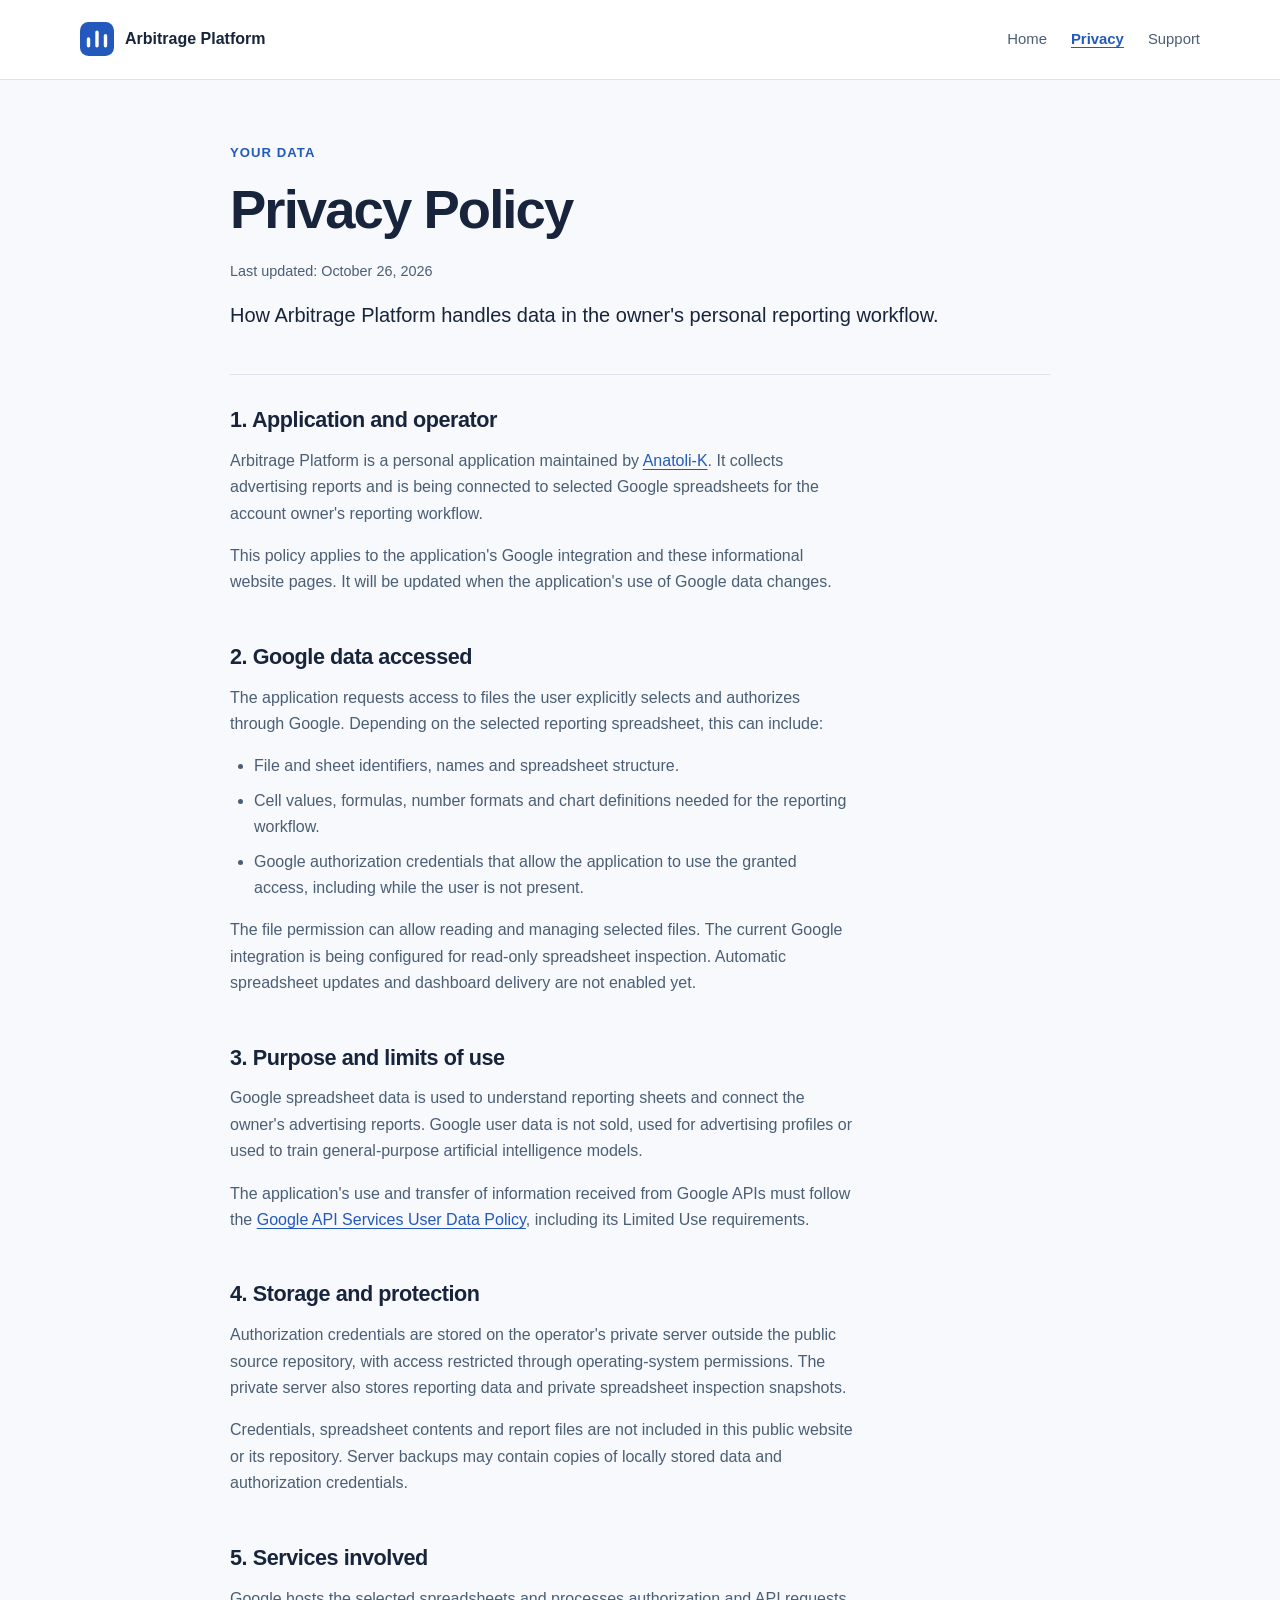
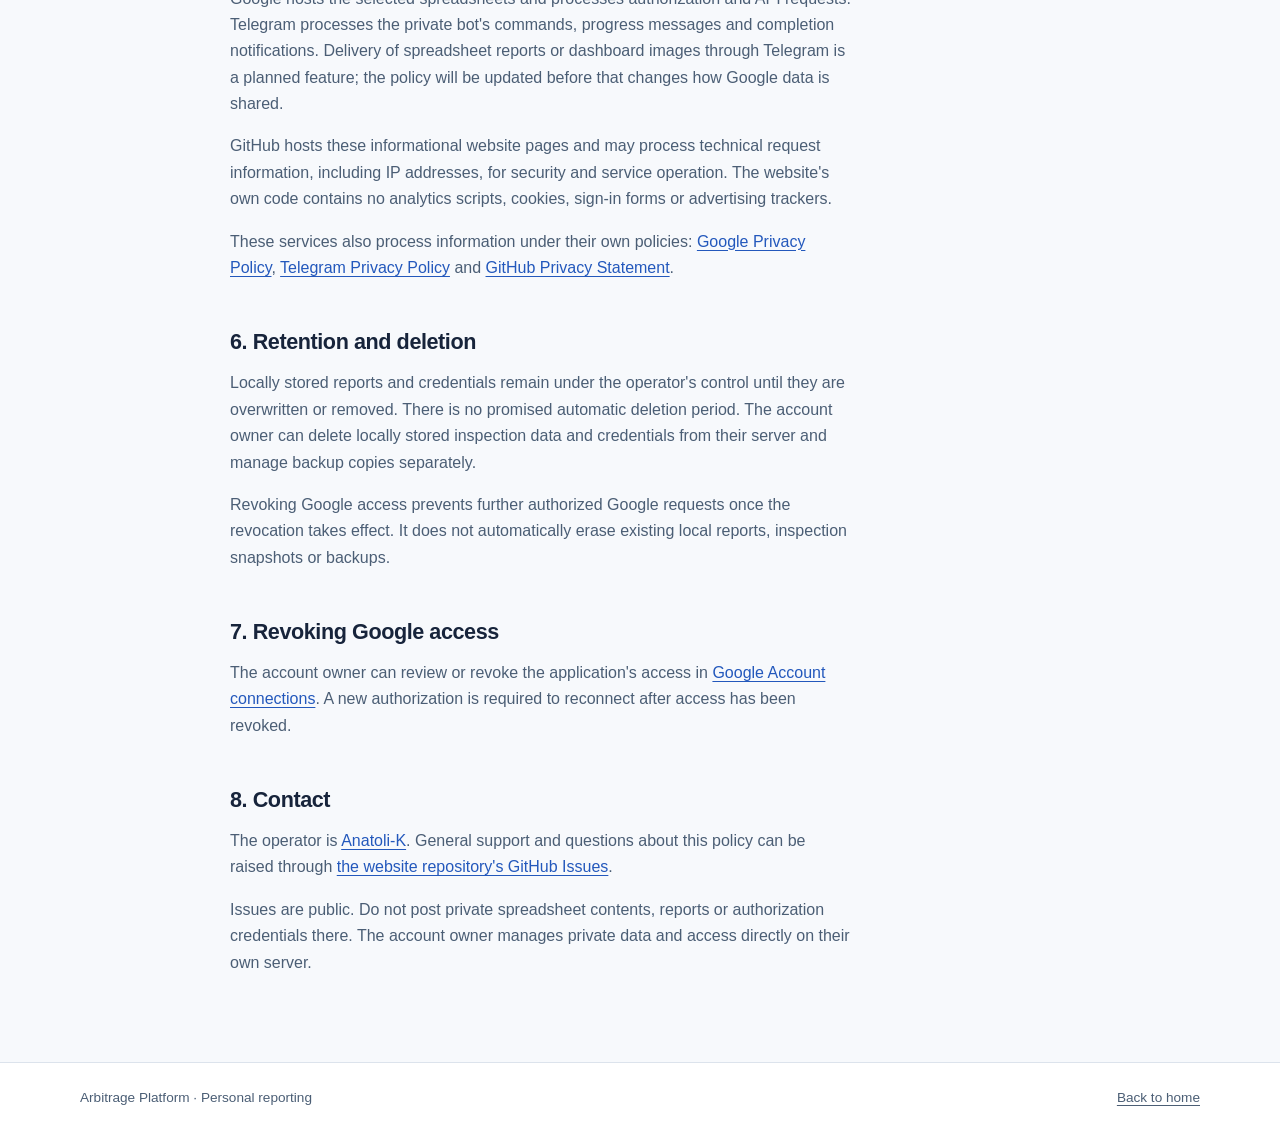
==== privacy.html @ a36eead8 "feat(site): publish application homepage and privacy policy" ====
<!doctype html>
<html lang="en">
<head>
  <meta charset="utf-8">
  <meta name="viewport" content="width=device-width, initial-scale=1">
  <meta name="description" content="How Arbitrage Platform accesses, uses and stores selected Google spreadsheet data, and how the account owner can revoke access.">
  <meta name="referrer" content="strict-origin-when-cross-origin">
  <meta http-equiv="Content-Security-Policy" content="default-src 'none'; style-src 'self'; img-src 'self'; base-uri 'none'; form-action 'none'">
  <title>Privacy Policy — Arbitrage Platform</title>
  <link rel="icon" href="favicon.svg" type="image/svg+xml">
  <link rel="stylesheet" href="styles.css">
</head>
<body>
  <a class="skip-link" href="#main">Skip to main content</a>
  <header class="site-header">
    <div class="container header-inner">
      <a class="brand" href="./" aria-label="Arbitrage Platform home">
        <img src="favicon.svg" width="34" height="34" alt="">
        <span>Arbitrage Platform</span>
      </a>
      <nav aria-label="Main navigation">
        <a href="./">Home</a>
        <a href="privacy.html" aria-current="page">Privacy</a>
        <a href="https://github.com/Anatoli-K/arbitrage-platform-site/issues">Support</a>
      </nav>
    </div>
  </header>

  <main id="main" class="policy container" tabindex="-1">
    <div class="policy-heading">
      <p class="section-label">Your data</p>
      <h1>Privacy Policy</h1>
      <p class="policy-date">Last updated: October 26, 2026</p>
      <p class="lead">How Arbitrage Platform handles data in the owner's personal reporting workflow.</p>
    </div>

    <article class="prose" aria-label="Privacy policy details">
      <section aria-labelledby="operator">
        <h2 id="operator">1. Application and operator</h2>
        <p>Arbitrage Platform is a personal application maintained by <a href="https://github.com/Anatoli-K">Anatoli-K</a>. It collects advertising reports and is being connected to selected Google spreadsheets for the account owner's reporting workflow.</p>
        <p>This policy applies to the application's Google integration and these informational website pages. It will be updated when the application's use of Google data changes.</p>
      </section>

      <section aria-labelledby="access">
        <h2 id="access">2. Google data accessed</h2>
        <p>The application requests access to files the user explicitly selects and authorizes through Google. Depending on the selected reporting spreadsheet, this can include:</p>
        <ul>
          <li>File and sheet identifiers, names and spreadsheet structure.</li>
          <li>Cell values, formulas, number formats and chart definitions needed for the reporting workflow.</li>
          <li>Google authorization credentials that allow the application to use the granted access, including while the user is not present.</li>
        </ul>
        <p>The file permission can allow reading and managing selected files. The current Google integration is being configured for read-only spreadsheet inspection. Automatic spreadsheet updates and dashboard delivery are not enabled yet.</p>
      </section>

      <section aria-labelledby="purpose">
        <h2 id="purpose">3. Purpose and limits of use</h2>
        <p>Google spreadsheet data is used to understand reporting sheets and connect the owner's advertising reports. Google user data is not sold, used for advertising profiles or used to train general-purpose artificial intelligence models.</p>
        <p>The application's use and transfer of information received from Google APIs must follow the <a href="https://developers.google.com/terms/api-services-user-data-policy">Google API Services User Data Policy</a>, including its Limited Use requirements.</p>
      </section>

      <section aria-labelledby="storage">
        <h2 id="storage">4. Storage and protection</h2>
        <p>Authorization credentials are stored on the operator's private server outside the public source repository, with access restricted through operating-system permissions. The private server also stores reporting data and private spreadsheet inspection snapshots.</p>
        <p>Credentials, spreadsheet contents and report files are not included in this public website or its repository. Server backups may contain copies of locally stored data and authorization credentials.</p>
      </section>

      <section aria-labelledby="sharing">
        <h2 id="sharing">5. Services involved</h2>
        <p>Google hosts the selected spreadsheets and processes authorization and API requests. Telegram processes the private bot's commands, progress messages and completion notifications. Delivery of spreadsheet reports or dashboard images through Telegram is a planned feature; the policy will be updated before that changes how Google data is shared.</p>
        <p>GitHub hosts these informational website pages and may process technical request information, including IP addresses, for security and service operation. The website's own code contains no analytics scripts, cookies, sign-in forms or advertising trackers.</p>
        <p>These services also process information under their own policies: <a href="https://policies.google.com/privacy">Google Privacy Policy</a>, <a href="https://telegram.org/privacy">Telegram Privacy Policy</a> and <a href="https://docs.github.com/en/site-policy/privacy-policies/github-general-privacy-statement">GitHub Privacy Statement</a>.</p>
      </section>

      <section aria-labelledby="retention">
        <h2 id="retention">6. Retention and deletion</h2>
        <p>Locally stored reports and credentials remain under the operator's control until they are overwritten or removed. There is no promised automatic deletion period. The account owner can delete locally stored inspection data and credentials from their server and manage backup copies separately.</p>
        <p>Revoking Google access prevents further authorized Google requests once the revocation takes effect. It does not automatically erase existing local reports, inspection snapshots or backups.</p>
      </section>

      <section aria-labelledby="revoke">
        <h2 id="revoke">7. Revoking Google access</h2>
        <p>The account owner can review or revoke the application's access in <a href="https://myaccount.google.com/connections">Google Account connections</a>. A new authorization is required to reconnect after access has been revoked.</p>
      </section>

      <section aria-labelledby="contact">
        <h2 id="contact">8. Contact</h2>
        <p>The operator is <a href="https://github.com/Anatoli-K">Anatoli-K</a>. General support and questions about this policy can be raised through <a href="https://github.com/Anatoli-K/arbitrage-platform-site/issues">the website repository's GitHub Issues</a>.</p>
        <p>Issues are public. Do not post private spreadsheet contents, reports or authorization credentials there. The account owner manages private data and access directly on their own server.</p>
      </section>
    </article>
  </main>

  <footer class="site-footer">
    <div class="container footer-inner">
      <span>Arbitrage Platform · Personal reporting</span>
      <a href="./">Back to home</a>
    </div>
  </footer>
</body>
</html>
---- styles.css ----
:root {
  color-scheme: light;
  --ink: #17243b;
  --muted: #4b5e75;
  --accent: #2358bc;
  --border: #dce3ec;
  --background: #f7f9fc;
  --surface: #ffffff;
  font-family: -apple-system, BlinkMacSystemFont, "Segoe UI", sans-serif;
  color: var(--ink);
  background: var(--background);
  line-height: 1.65;
  -webkit-text-size-adjust: 100%;
}

* { box-sizing: border-box; }
body { margin: 0; }
a { color: var(--accent); text-underline-offset: 0.2em; }
a:hover { text-decoration-thickness: 2px; }
img { max-width: 100%; }
h1, h2, p { margin-top: 0; }
h1, h2 { line-height: 1.2; letter-spacing: -0.035em; }
h1 { font-size: clamp(2.6rem, 6vw, 4.25rem); margin-bottom: 1.1rem; }
h2 { font-size: 1.6rem; }
p { margin-bottom: 1rem; }
:focus-visible { outline: 3px solid var(--accent); outline-offset: 5px; }
main:focus { outline: none; }
.container { width: min(1120px, calc(100% - 48px)); margin-inline: auto; }

.skip-link {
  position: absolute;
  top: 12px;
  left: 12px;
  z-index: 10;
  padding: 10px 16px;
  background: var(--ink);
  color: white;
  border-radius: 6px;
  transform: translateY(-200%);
}
.skip-link:focus { transform: translateY(0); }
.site-header { background: var(--surface); border-bottom: 1px solid var(--border); }
.header-inner { display: flex; align-items: center; justify-content: space-between; gap: 24px; padding-block: 22px; }
.brand { display: inline-flex; align-items: center; gap: 11px; color: var(--ink); font-size: 1rem; font-weight: 700; text-decoration: none; }
.brand img { flex: 0 0 34px; }
nav { display: flex; align-items: center; flex-wrap: wrap; gap: 6px 24px; }
nav a { color: var(--muted); font-size: 0.93rem; text-decoration: none; padding-block: 5px; }
nav a[aria-current="page"] { color: var(--accent); text-decoration: underline; font-weight: 650; }
.hero { padding-top: 80px; padding-bottom: 48px; }
.eyebrow { display: flex; align-items: center; gap: 9px; margin-bottom: 24px; color: var(--muted); font-size: 0.9rem; }
.status-dot { display: inline-block; flex: 0 0 7px; width: 7px; height: 7px; background: var(--accent); border-radius: 50%; }
.lead { max-width: 720px; color: var(--ink); font-size: clamp(1.2rem, 2.4vw, 1.65rem); line-height: 1.5; }
.hero-description { max-width: 680px; color: var(--muted); font-size: 1.05rem; }
.hero-links { display: flex; align-items: center; flex-wrap: wrap; gap: 18px 28px; padding-top: 15px; }
.button { display: inline-flex; align-items: center; justify-content: space-between; gap: 18px; padding: 12px 18px; color: white; background: var(--accent); border: 1px solid var(--accent); border-radius: 8px; text-decoration: none; font-size: 0.95rem; font-weight: 600; }
.button:hover { background: #194797; }
.text-link { font-size: 0.95rem; font-weight: 600; }
.text-link span { margin-left: 4px; }
.features { display: grid; grid-template-columns: repeat(3, minmax(0, 1fr)); gap: 20px; padding-block: 18px 66px; }
.feature-card { padding: 28px 26px; border: 1px solid var(--border); border-radius: 12px; background: var(--surface); }
.card-number { display: block; margin-bottom: 24px; color: var(--accent); font-size: 0.85rem; font-weight: 700; letter-spacing: 0.05em; }
.feature-card h2 { font-size: 1.25rem; letter-spacing: -0.02em; margin-bottom: 12px; }
.feature-card p { color: var(--muted); font-size: 0.97rem; margin-bottom: 0; }
.access-section { display: grid; grid-template-columns: 0.9fr 1.3fr; gap: 60px; border-top: 1px solid var(--border); padding-block: 58px 64px; }
.section-label { color: var(--accent); font-size: 0.82rem; font-weight: 700; letter-spacing: 0.08em; text-transform: uppercase; margin-bottom: 14px; }
.access-copy { color: var(--muted); }
.contact-section { border-top: 1px solid var(--border); padding-block: 46px 54px; }
.contact-section > div { max-width: 760px; }
.contact-section p { color: var(--muted); }
.small-text { font-size: 0.9rem; }
.site-footer { border-top: 1px solid var(--border); background: var(--surface); color: var(--muted); font-size: 0.85rem; }
.footer-inner { display: flex; flex-wrap: wrap; justify-content: space-between; gap: 12px 24px; padding-block: 24px; }
.footer-inner a { color: var(--muted); }
.policy { max-width: 820px; padding-block: 62px 70px; }
.policy-heading { padding-bottom: 28px; border-bottom: 1px solid var(--border); }
.policy h1 { font-size: clamp(2.4rem, 5vw, 3.4rem); }
.policy-date { color: var(--muted); font-size: 0.9rem; }
.policy .lead { font-size: 1.25rem; }
.prose { max-width: 70ch; overflow-wrap: anywhere; }
.prose section { padding-top: 32px; }
.prose h2 { font-size: 1.35rem; letter-spacing: -0.02em; margin-bottom: 15px; }
.prose p, .prose li { color: var(--muted); }
.prose ul { padding-left: 24px; }
.prose li + li { margin-top: 8px; }

@media (max-width: 760px) {
  .header-inner { flex-wrap: wrap; gap: 12px 24px; }
  .features { grid-template-columns: 1fr; gap: 14px; padding-bottom: 42px; }
  .feature-card { padding: 24px; }
  .card-number { margin-bottom: 14px; }
  .access-section { grid-template-columns: 1fr; gap: 12px; padding-block: 38px; }
  .hero { padding-top: 48px; }
}

@media (max-width: 420px) {
  .container { width: calc(100% - 36px); }
  .header-inner { padding-block: 18px; }
  .brand { font-size: 0.94rem; }
  nav { gap: 8px 26px; }
  .hero { padding-top: 38px; padding-bottom: 30px; }
  .eyebrow { align-items: baseline; font-size: 0.82rem; }
  .hero-links { align-items: flex-start; flex-direction: column; gap: 18px; }
  .button { gap: 12px; padding-inline: 14px; font-size: 0.88rem; }
  .policy { padding-top: 38px; padding-bottom: 45px; }
  .policy h1 { font-size: 2.3rem; }
}
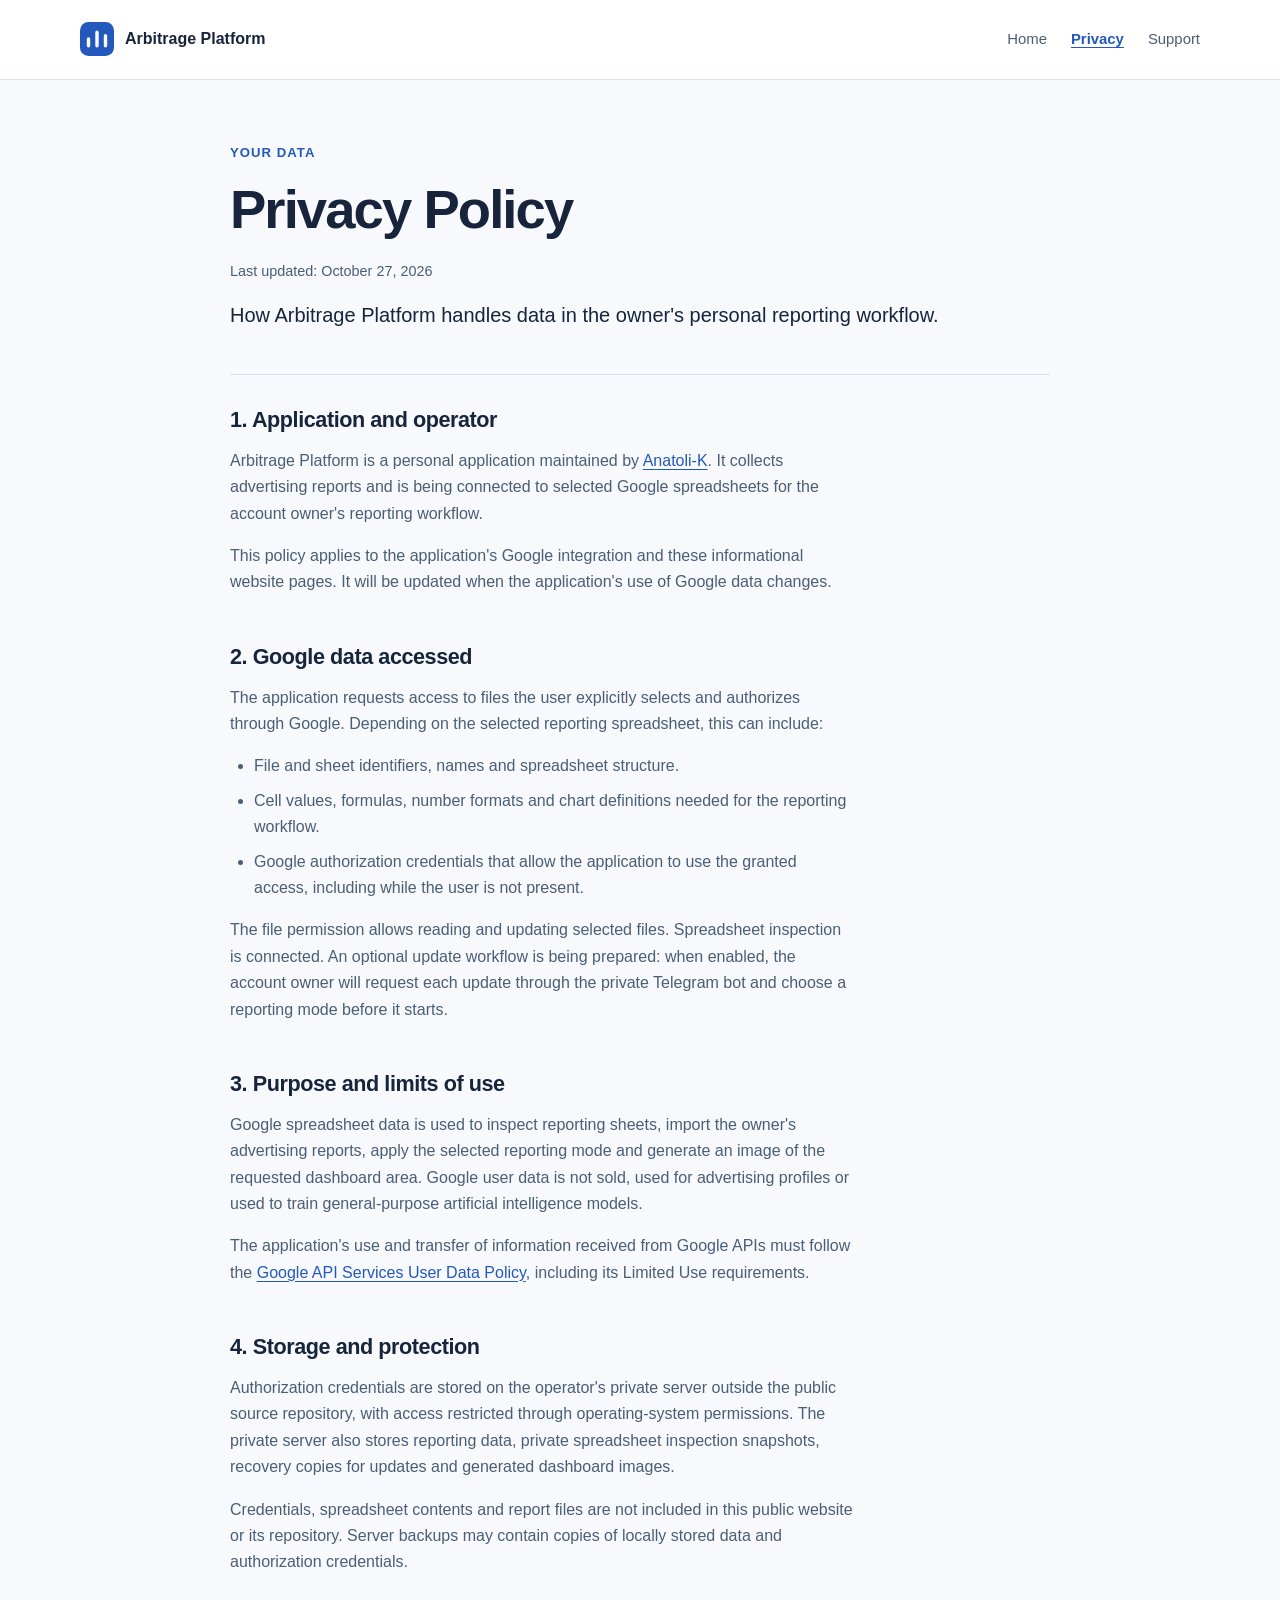
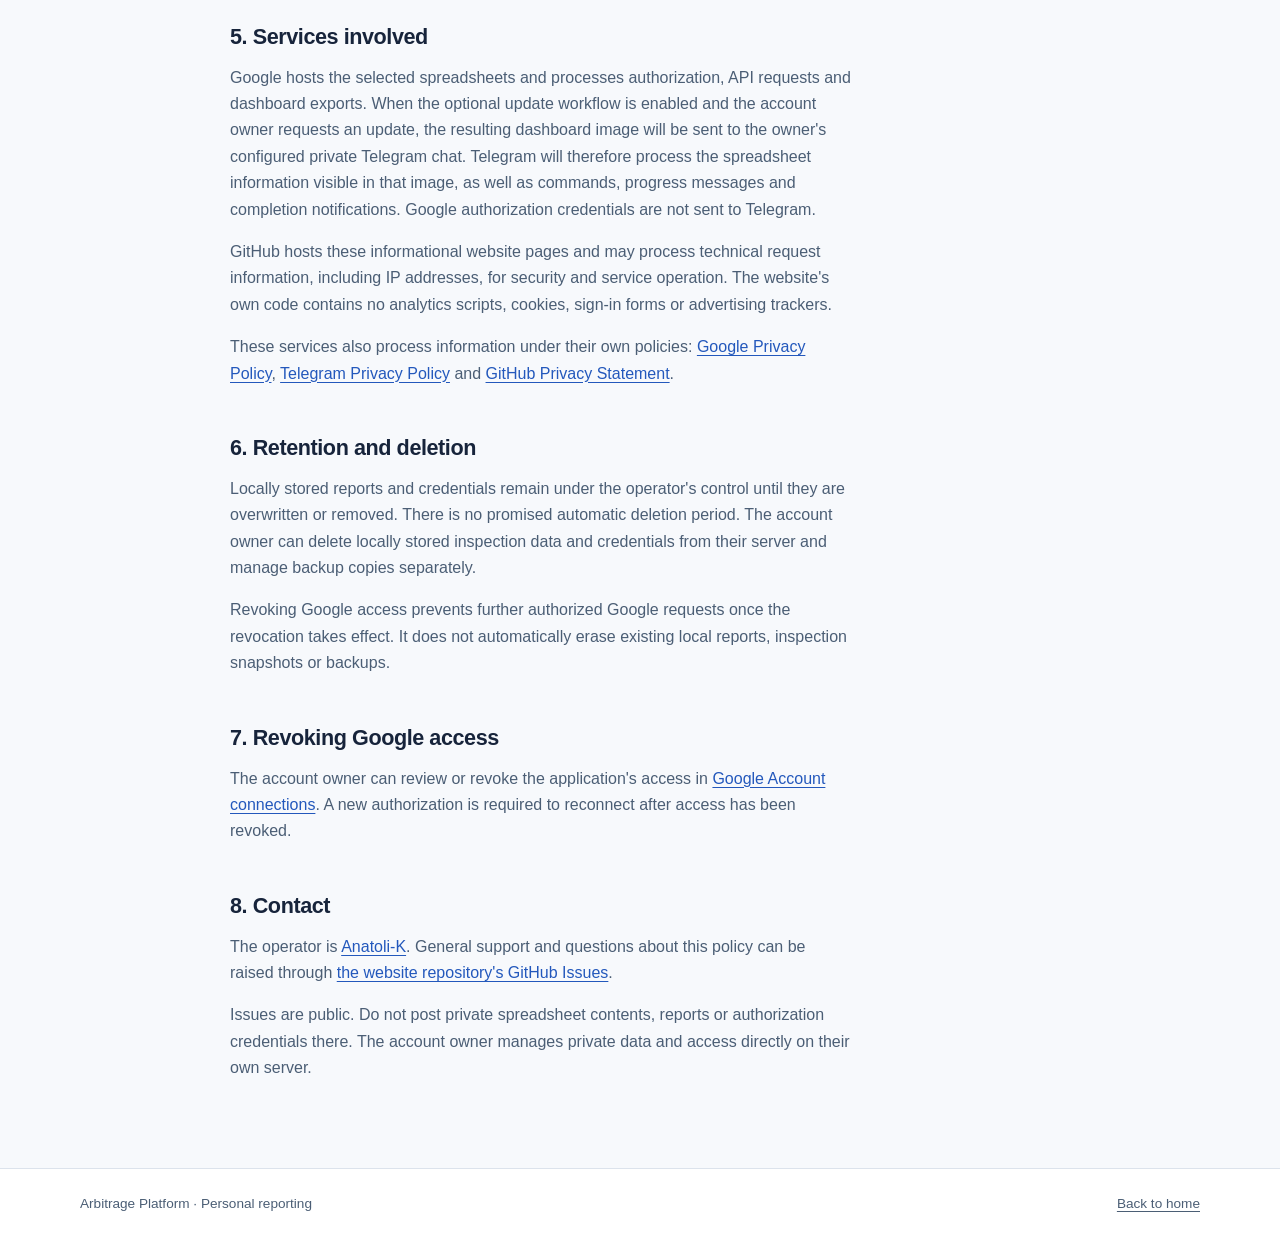
==== commit 42a23198: "docs: disclose optional spreadsheet updates and dashboard delivery" ====
--- a/privacy.html
+++ b/privacy.html
@@ -30,7 +30,7 @@
     <div class="policy-heading">
       <p class="section-label">Your data</p>
       <h1>Privacy Policy</h1>
-      <p class="policy-date">Last updated: October 26, 2026</p>
+      <p class="policy-date">Last updated: October 27, 2026</p>
       <p class="lead">How Arbitrage Platform handles data in the owner's personal reporting workflow.</p>
     </div>
 
@@ -49,24 +49,24 @@
           <li>Cell values, formulas, number formats and chart definitions needed for the reporting workflow.</li>
           <li>Google authorization credentials that allow the application to use the granted access, including while the user is not present.</li>
         </ul>
-        <p>The file permission can allow reading and managing selected files. The current Google integration is being configured for read-only spreadsheet inspection. Automatic spreadsheet updates and dashboard delivery are not enabled yet.</p>
+        <p>The file permission allows reading and updating selected files. Spreadsheet inspection is connected. An optional update workflow is being prepared: when enabled, the account owner will request each update through the private Telegram bot and choose a reporting mode before it starts.</p>
       </section>
 
       <section aria-labelledby="purpose">
         <h2 id="purpose">3. Purpose and limits of use</h2>
-        <p>Google spreadsheet data is used to understand reporting sheets and connect the owner's advertising reports. Google user data is not sold, used for advertising profiles or used to train general-purpose artificial intelligence models.</p>
+        <p>Google spreadsheet data is used to inspect reporting sheets, import the owner's advertising reports, apply the selected reporting mode and generate an image of the requested dashboard area. Google user data is not sold, used for advertising profiles or used to train general-purpose artificial intelligence models.</p>
         <p>The application's use and transfer of information received from Google APIs must follow the <a href="https://developers.google.com/terms/api-services-user-data-policy">Google API Services User Data Policy</a>, including its Limited Use requirements.</p>
       </section>
 
       <section aria-labelledby="storage">
         <h2 id="storage">4. Storage and protection</h2>
-        <p>Authorization credentials are stored on the operator's private server outside the public source repository, with access restricted through operating-system permissions. The private server also stores reporting data and private spreadsheet inspection snapshots.</p>
+        <p>Authorization credentials are stored on the operator's private server outside the public source repository, with access restricted through operating-system permissions. The private server also stores reporting data, private spreadsheet inspection snapshots, recovery copies for updates and generated dashboard images.</p>
         <p>Credentials, spreadsheet contents and report files are not included in this public website or its repository. Server backups may contain copies of locally stored data and authorization credentials.</p>
       </section>
 
       <section aria-labelledby="sharing">
         <h2 id="sharing">5. Services involved</h2>
-        <p>Google hosts the selected spreadsheets and processes authorization and API requests. Telegram processes the private bot's commands, progress messages and completion notifications. Delivery of spreadsheet reports or dashboard images through Telegram is a planned feature; the policy will be updated before that changes how Google data is shared.</p>
+        <p>Google hosts the selected spreadsheets and processes authorization, API requests and dashboard exports. When the optional update workflow is enabled and the account owner requests an update, the resulting dashboard image will be sent to the owner's configured private Telegram chat. Telegram will therefore process the spreadsheet information visible in that image, as well as commands, progress messages and completion notifications. Google authorization credentials are not sent to Telegram.</p>
         <p>GitHub hosts these informational website pages and may process technical request information, including IP addresses, for security and service operation. The website's own code contains no analytics scripts, cookies, sign-in forms or advertising trackers.</p>
         <p>These services also process information under their own policies: <a href="https://policies.google.com/privacy">Google Privacy Policy</a>, <a href="https://telegram.org/privacy">Telegram Privacy Policy</a> and <a href="https://docs.github.com/en/site-policy/privacy-policies/github-general-privacy-statement">GitHub Privacy Statement</a>.</p>
       </section>
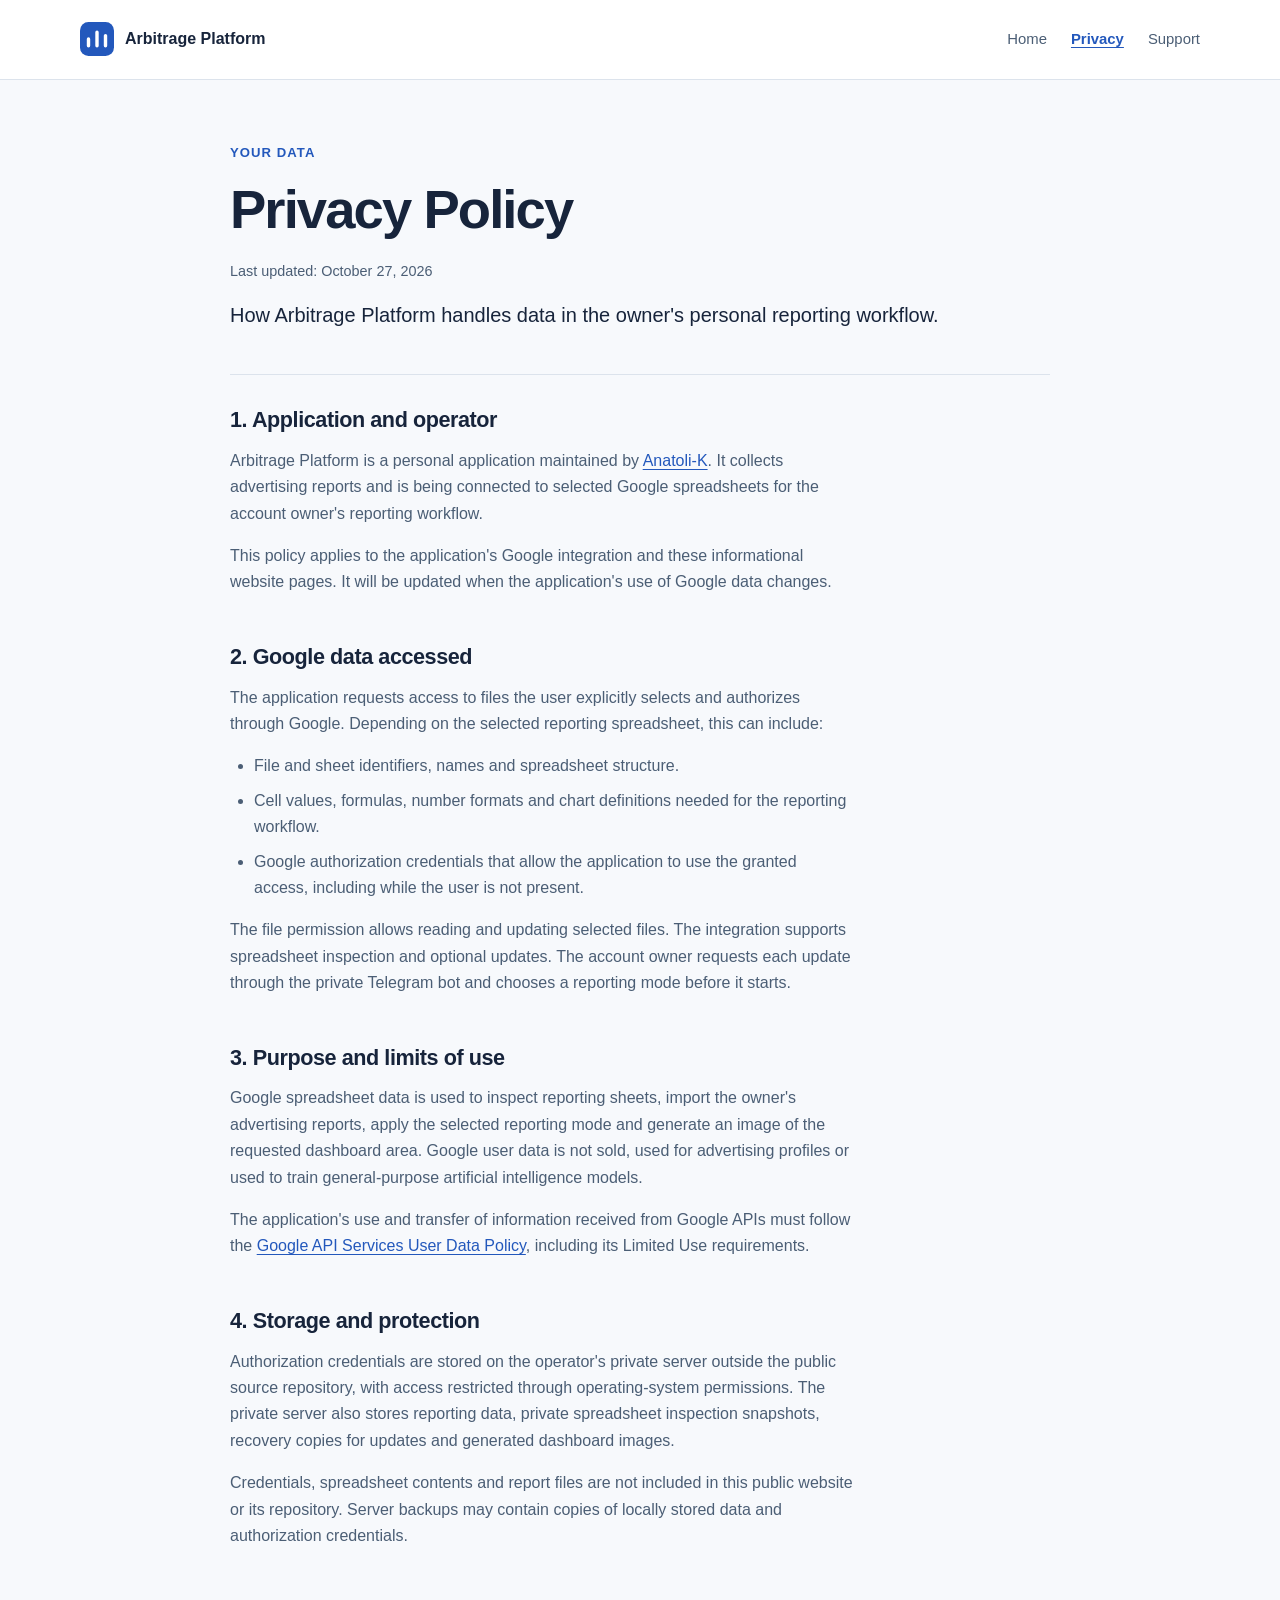
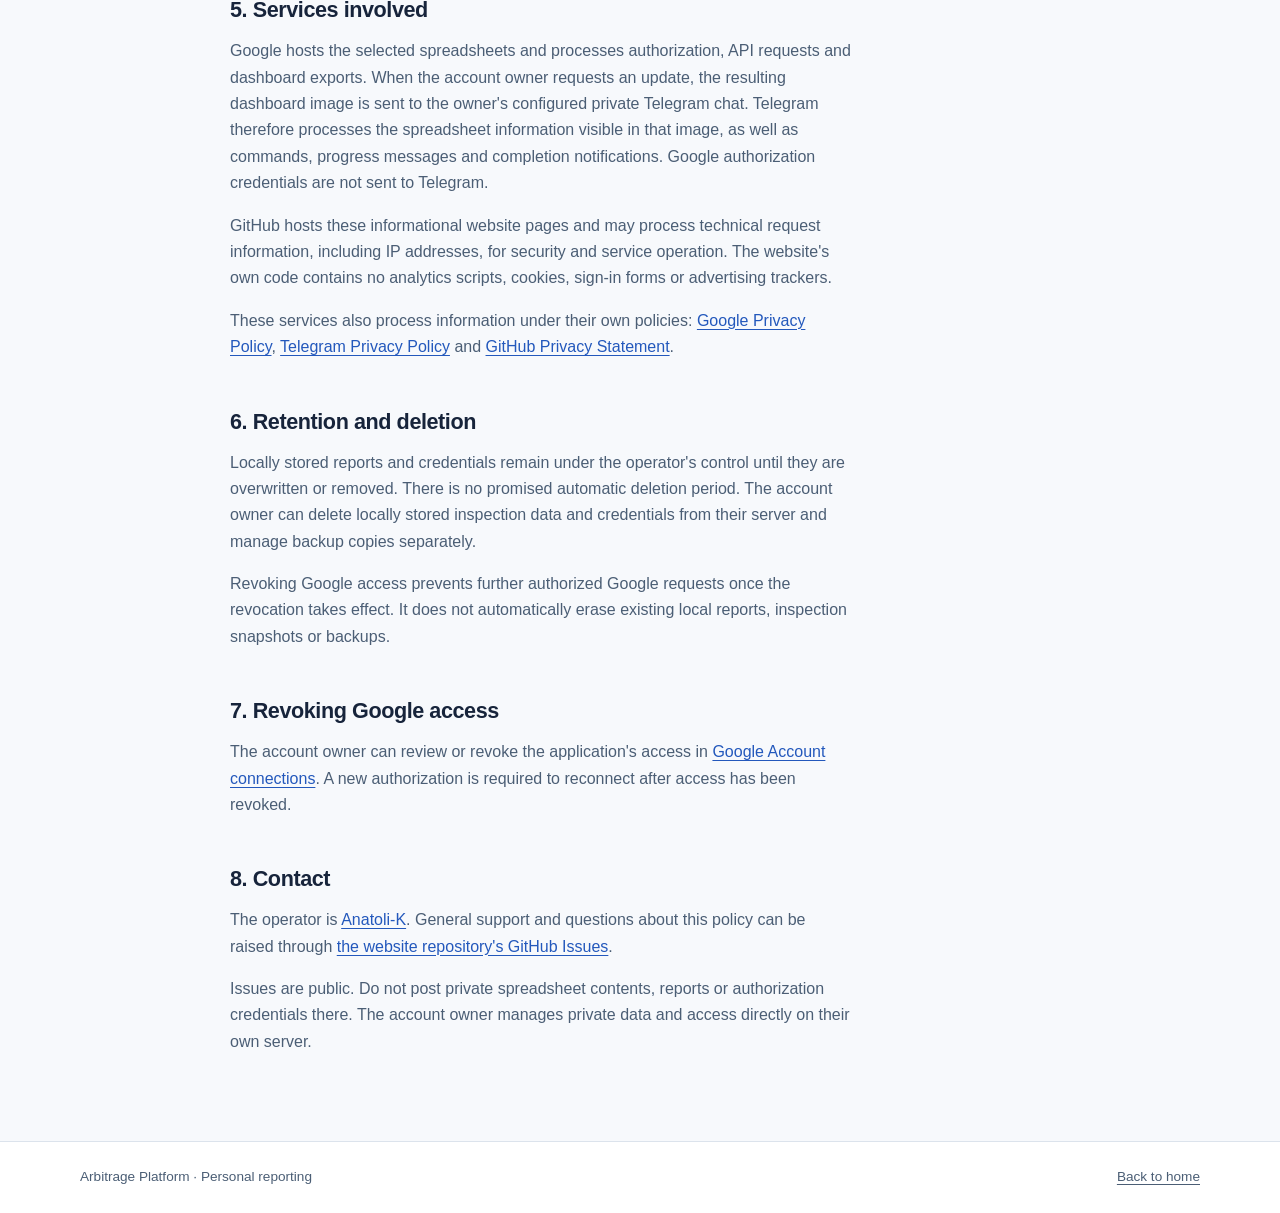
==== commit a1f1d264: "docs: reflect enabled spreadsheet update workflow" ====
--- a/privacy.html
+++ b/privacy.html
@@ -49,7 +49,7 @@
           <li>Cell values, formulas, number formats and chart definitions needed for the reporting workflow.</li>
           <li>Google authorization credentials that allow the application to use the granted access, including while the user is not present.</li>
         </ul>
-        <p>The file permission allows reading and updating selected files. Spreadsheet inspection is connected. An optional update workflow is being prepared: when enabled, the account owner will request each update through the private Telegram bot and choose a reporting mode before it starts.</p>
+        <p>The file permission allows reading and updating selected files. The integration supports spreadsheet inspection and optional updates. The account owner requests each update through the private Telegram bot and chooses a reporting mode before it starts.</p>
       </section>
 
       <section aria-labelledby="purpose">
@@ -66,7 +66,7 @@
 
       <section aria-labelledby="sharing">
         <h2 id="sharing">5. Services involved</h2>
-        <p>Google hosts the selected spreadsheets and processes authorization, API requests and dashboard exports. When the optional update workflow is enabled and the account owner requests an update, the resulting dashboard image will be sent to the owner's configured private Telegram chat. Telegram will therefore process the spreadsheet information visible in that image, as well as commands, progress messages and completion notifications. Google authorization credentials are not sent to Telegram.</p>
+        <p>Google hosts the selected spreadsheets and processes authorization, API requests and dashboard exports. When the account owner requests an update, the resulting dashboard image is sent to the owner's configured private Telegram chat. Telegram therefore processes the spreadsheet information visible in that image, as well as commands, progress messages and completion notifications. Google authorization credentials are not sent to Telegram.</p>
         <p>GitHub hosts these informational website pages and may process technical request information, including IP addresses, for security and service operation. The website's own code contains no analytics scripts, cookies, sign-in forms or advertising trackers.</p>
         <p>These services also process information under their own policies: <a href="https://policies.google.com/privacy">Google Privacy Policy</a>, <a href="https://telegram.org/privacy">Telegram Privacy Policy</a> and <a href="https://docs.github.com/en/site-policy/privacy-policies/github-general-privacy-statement">GitHub Privacy Statement</a>.</p>
       </section>
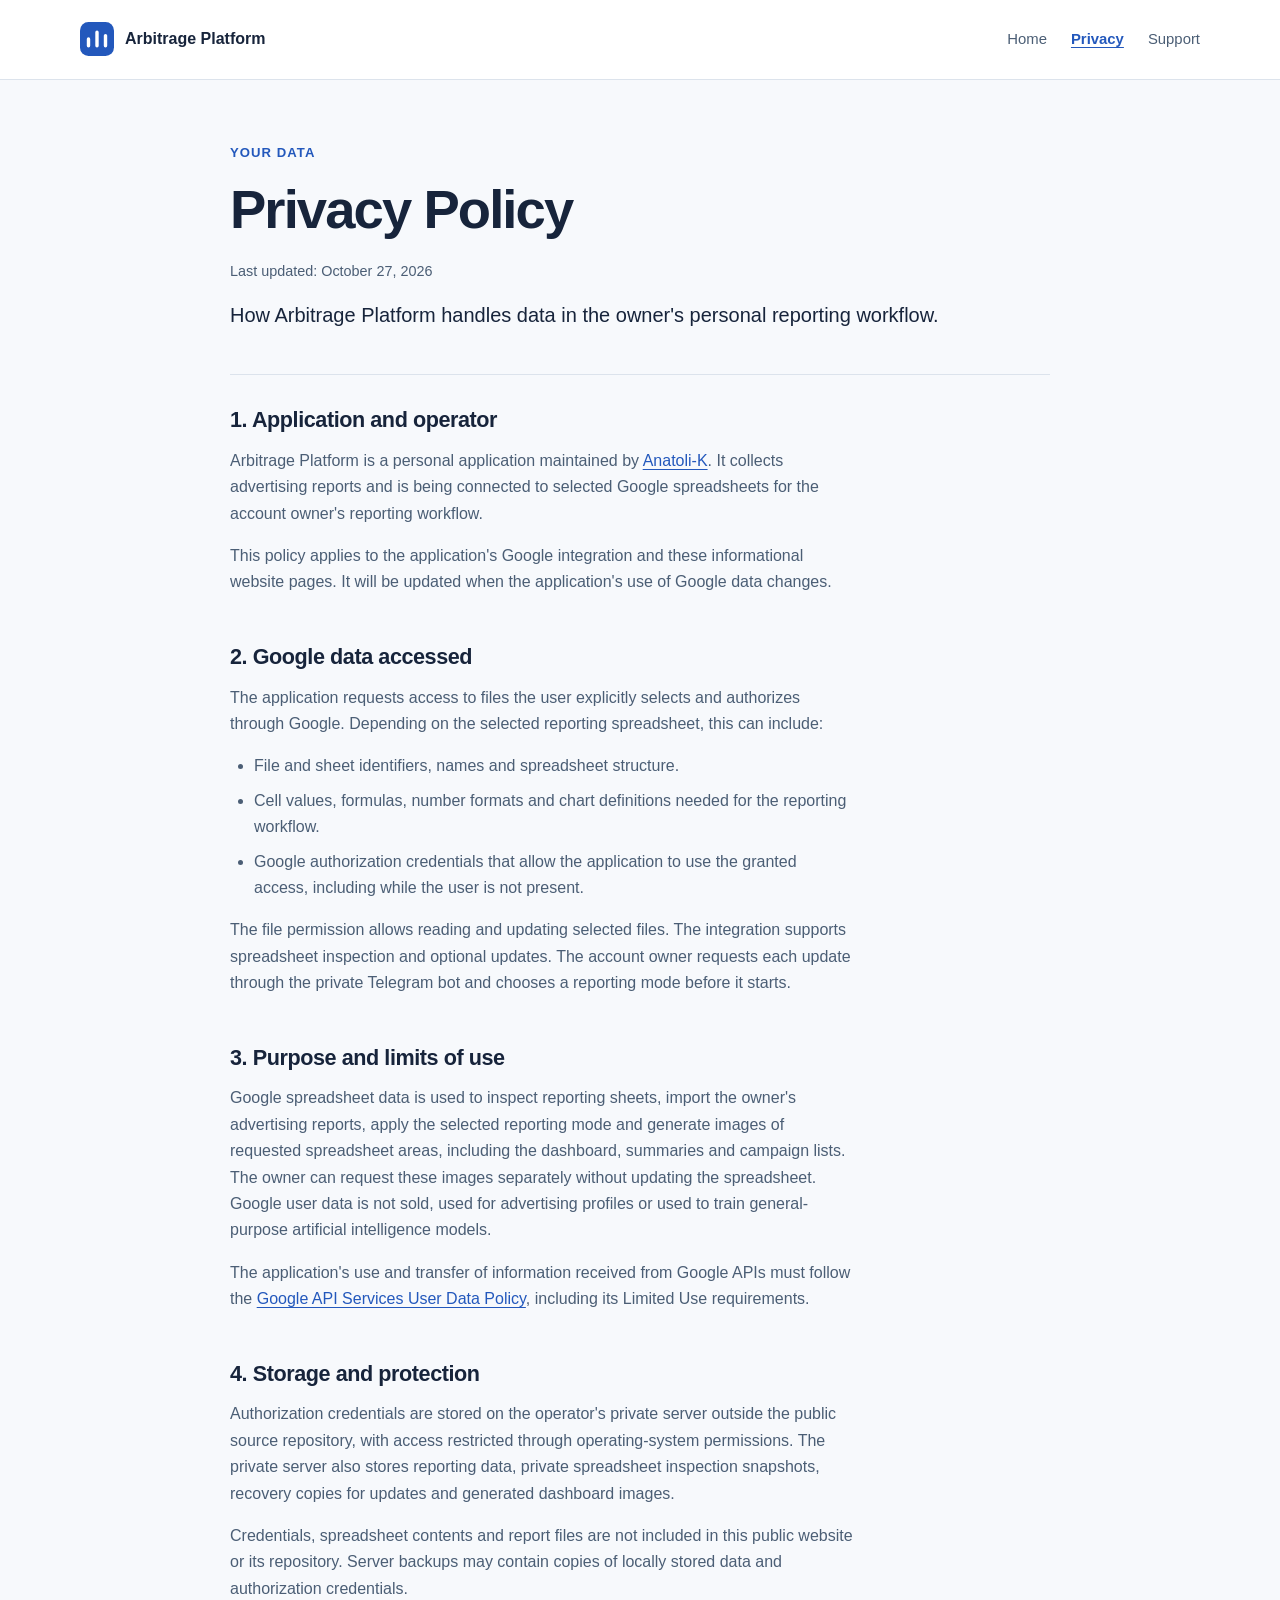
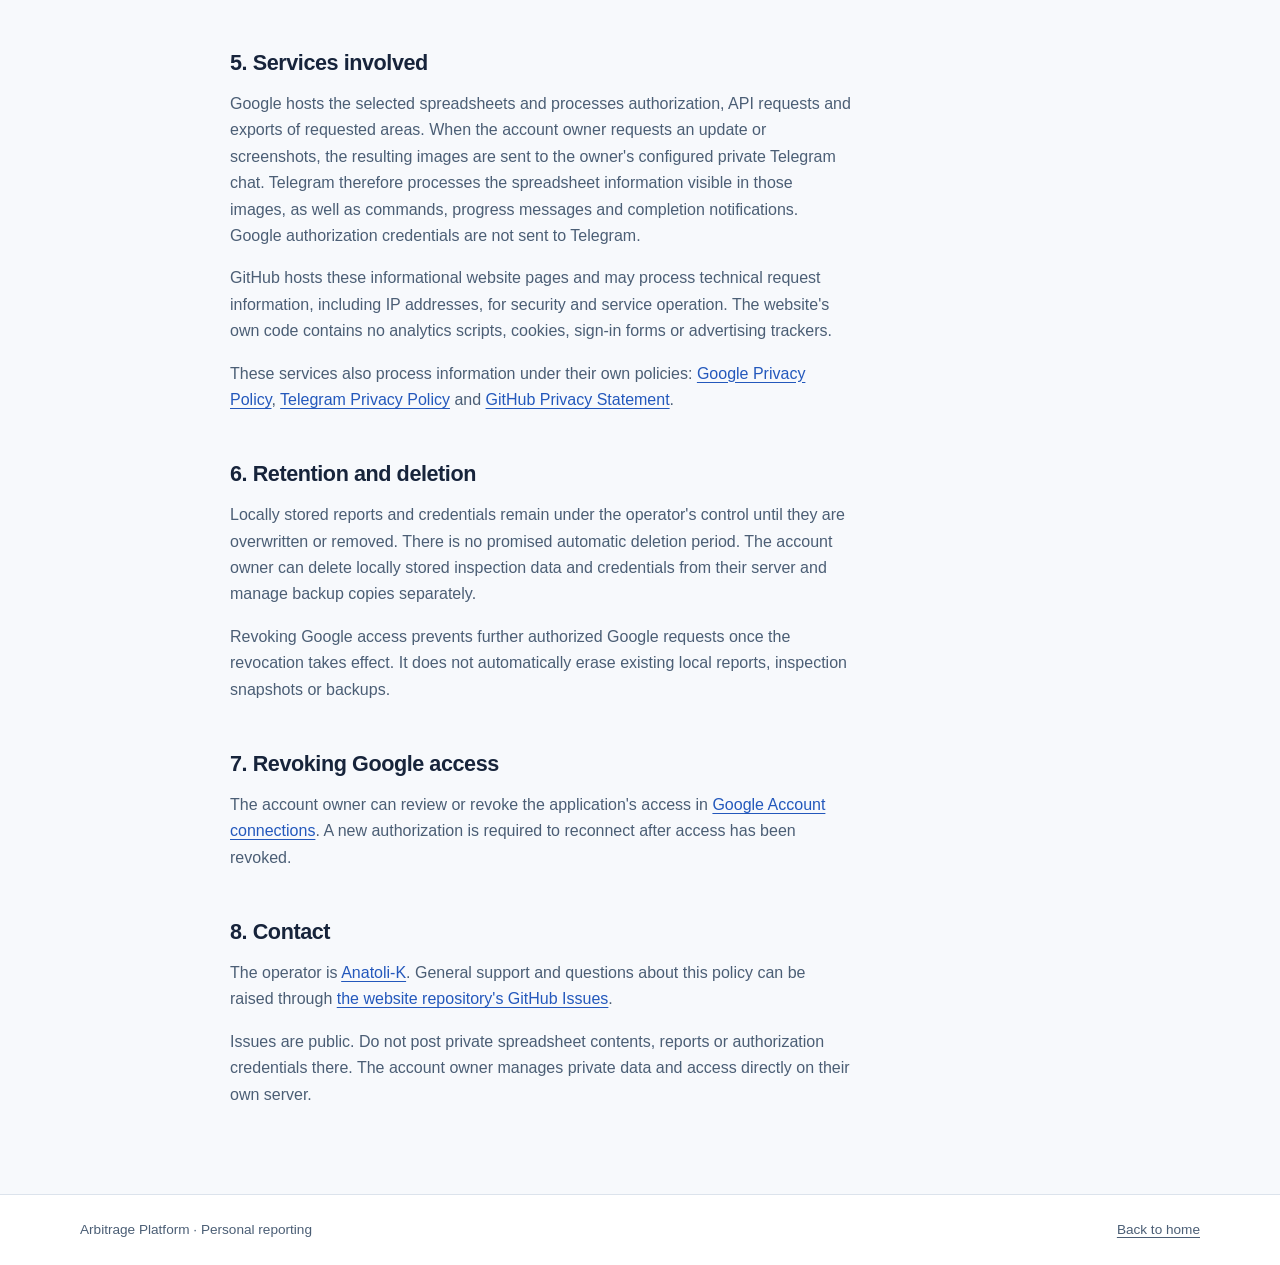
==== commit 99232260: "docs: describe on-demand spreadsheet screenshots" ====
--- a/privacy.html
+++ b/privacy.html
@@ -54,7 +54,7 @@
 
       <section aria-labelledby="purpose">
         <h2 id="purpose">3. Purpose and limits of use</h2>
-        <p>Google spreadsheet data is used to inspect reporting sheets, import the owner's advertising reports, apply the selected reporting mode and generate an image of the requested dashboard area. Google user data is not sold, used for advertising profiles or used to train general-purpose artificial intelligence models.</p>
+        <p>Google spreadsheet data is used to inspect reporting sheets, import the owner's advertising reports, apply the selected reporting mode and generate images of requested spreadsheet areas, including the dashboard, summaries and campaign lists. The owner can request these images separately without updating the spreadsheet. Google user data is not sold, used for advertising profiles or used to train general-purpose artificial intelligence models.</p>
         <p>The application's use and transfer of information received from Google APIs must follow the <a href="https://developers.google.com/terms/api-services-user-data-policy">Google API Services User Data Policy</a>, including its Limited Use requirements.</p>
       </section>
 
@@ -66,7 +66,7 @@
 
       <section aria-labelledby="sharing">
         <h2 id="sharing">5. Services involved</h2>
-        <p>Google hosts the selected spreadsheets and processes authorization, API requests and dashboard exports. When the account owner requests an update, the resulting dashboard image is sent to the owner's configured private Telegram chat. Telegram therefore processes the spreadsheet information visible in that image, as well as commands, progress messages and completion notifications. Google authorization credentials are not sent to Telegram.</p>
+        <p>Google hosts the selected spreadsheets and processes authorization, API requests and exports of requested areas. When the account owner requests an update or screenshots, the resulting images are sent to the owner's configured private Telegram chat. Telegram therefore processes the spreadsheet information visible in those images, as well as commands, progress messages and completion notifications. Google authorization credentials are not sent to Telegram.</p>
         <p>GitHub hosts these informational website pages and may process technical request information, including IP addresses, for security and service operation. The website's own code contains no analytics scripts, cookies, sign-in forms or advertising trackers.</p>
         <p>These services also process information under their own policies: <a href="https://policies.google.com/privacy">Google Privacy Policy</a>, <a href="https://telegram.org/privacy">Telegram Privacy Policy</a> and <a href="https://docs.github.com/en/site-policy/privacy-policies/github-general-privacy-statement">GitHub Privacy Statement</a>.</p>
       </section>
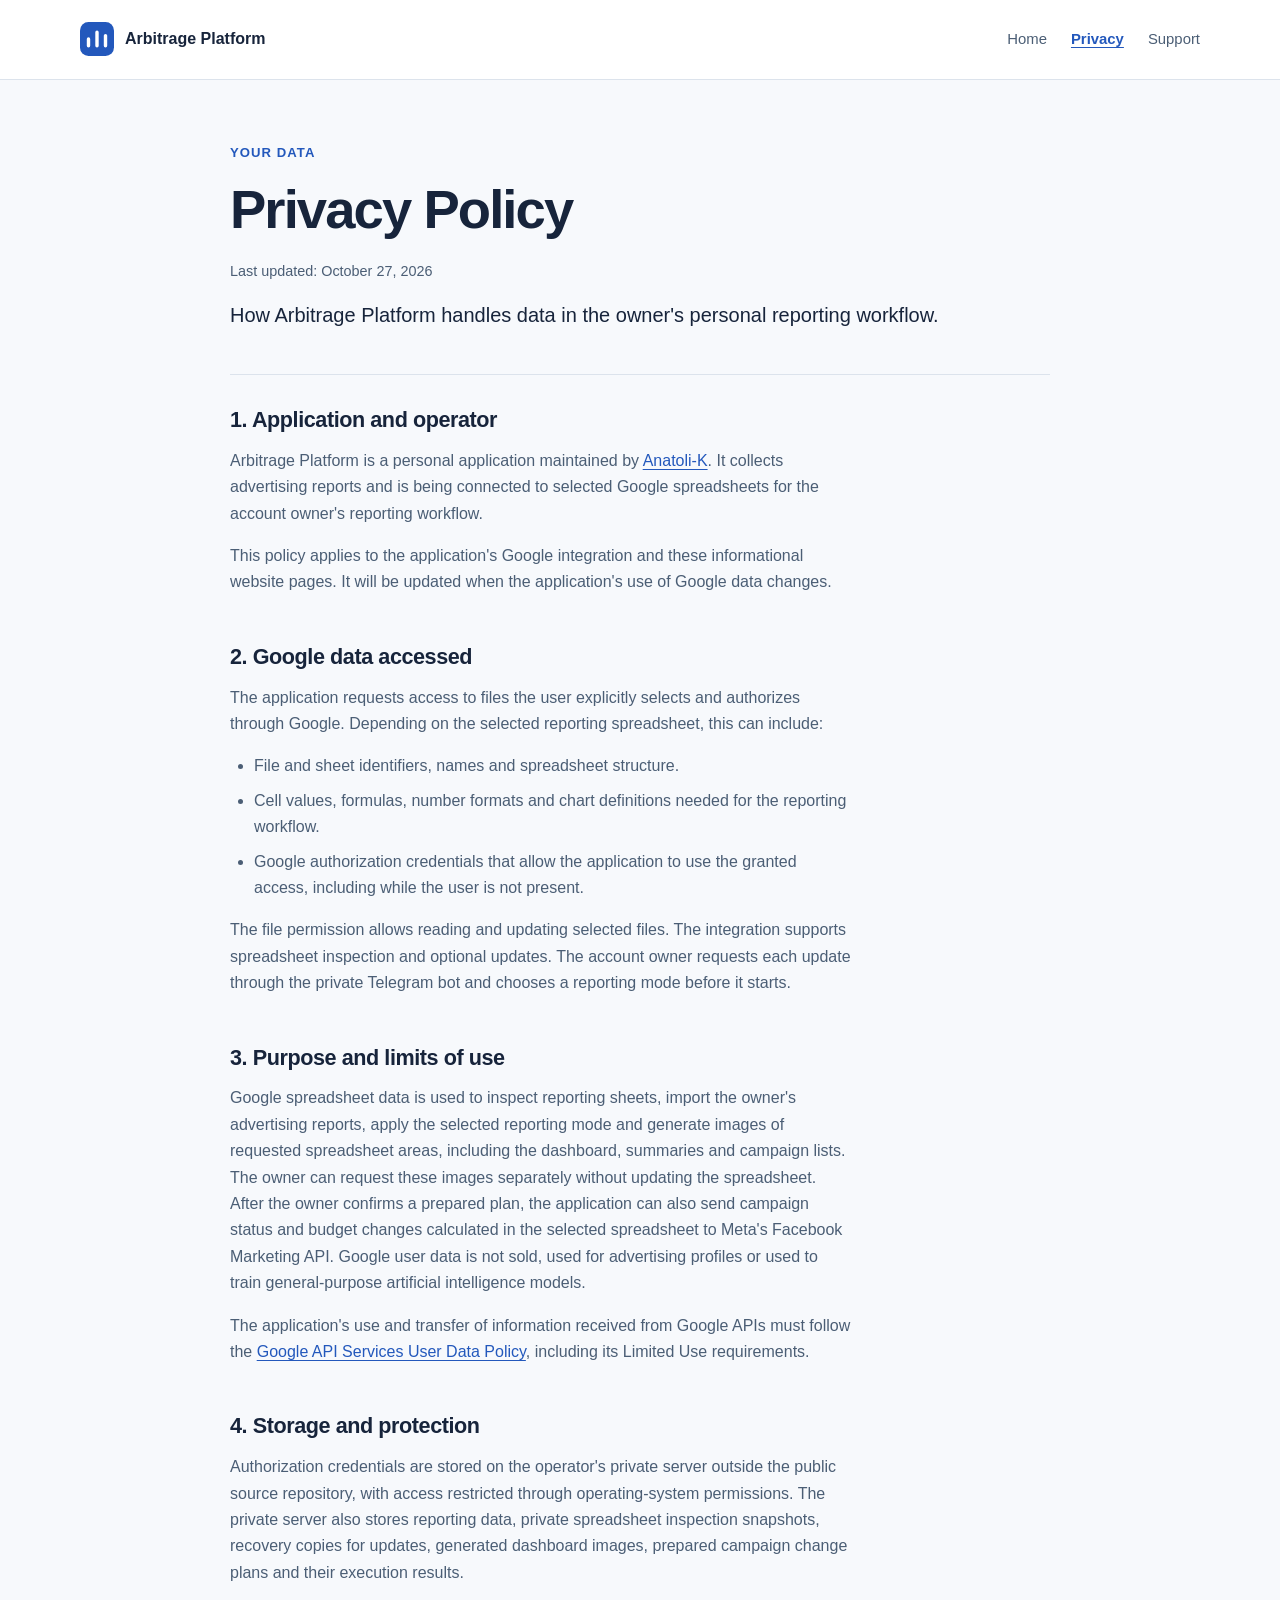
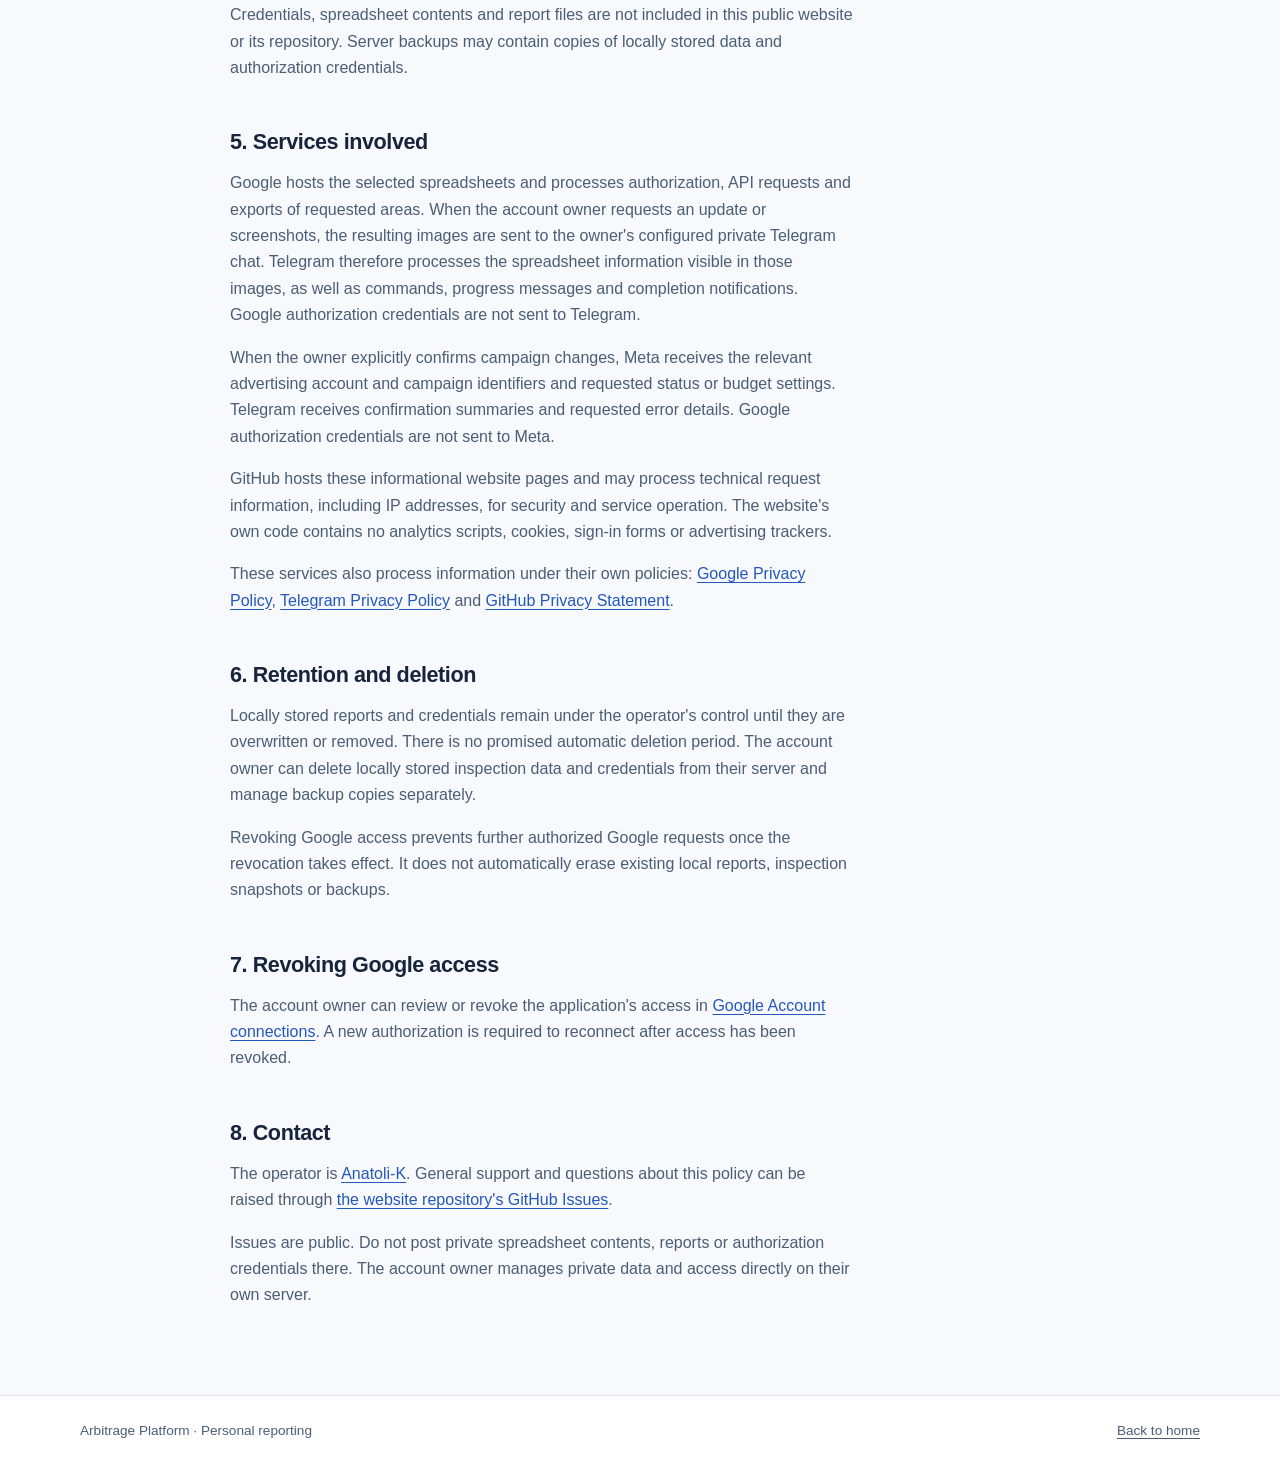
==== commit 0aac94b2: "docs: describe confirmed Facebook changes from spreadsheets" ====
--- a/privacy.html
+++ b/privacy.html
@@ -54,19 +54,20 @@
 
       <section aria-labelledby="purpose">
         <h2 id="purpose">3. Purpose and limits of use</h2>
-        <p>Google spreadsheet data is used to inspect reporting sheets, import the owner's advertising reports, apply the selected reporting mode and generate images of requested spreadsheet areas, including the dashboard, summaries and campaign lists. The owner can request these images separately without updating the spreadsheet. Google user data is not sold, used for advertising profiles or used to train general-purpose artificial intelligence models.</p>
+        <p>Google spreadsheet data is used to inspect reporting sheets, import the owner's advertising reports, apply the selected reporting mode and generate images of requested spreadsheet areas, including the dashboard, summaries and campaign lists. The owner can request these images separately without updating the spreadsheet. After the owner confirms a prepared plan, the application can also send campaign status and budget changes calculated in the selected spreadsheet to Meta's Facebook Marketing API. Google user data is not sold, used for advertising profiles or used to train general-purpose artificial intelligence models.</p>
         <p>The application's use and transfer of information received from Google APIs must follow the <a href="https://developers.google.com/terms/api-services-user-data-policy">Google API Services User Data Policy</a>, including its Limited Use requirements.</p>
       </section>
 
       <section aria-labelledby="storage">
         <h2 id="storage">4. Storage and protection</h2>
-        <p>Authorization credentials are stored on the operator's private server outside the public source repository, with access restricted through operating-system permissions. The private server also stores reporting data, private spreadsheet inspection snapshots, recovery copies for updates and generated dashboard images.</p>
+        <p>Authorization credentials are stored on the operator's private server outside the public source repository, with access restricted through operating-system permissions. The private server also stores reporting data, private spreadsheet inspection snapshots, recovery copies for updates, generated dashboard images, prepared campaign change plans and their execution results.</p>
         <p>Credentials, spreadsheet contents and report files are not included in this public website or its repository. Server backups may contain copies of locally stored data and authorization credentials.</p>
       </section>
 
       <section aria-labelledby="sharing">
         <h2 id="sharing">5. Services involved</h2>
         <p>Google hosts the selected spreadsheets and processes authorization, API requests and exports of requested areas. When the account owner requests an update or screenshots, the resulting images are sent to the owner's configured private Telegram chat. Telegram therefore processes the spreadsheet information visible in those images, as well as commands, progress messages and completion notifications. Google authorization credentials are not sent to Telegram.</p>
+        <p>When the owner explicitly confirms campaign changes, Meta receives the relevant advertising account and campaign identifiers and requested status or budget settings. Telegram receives confirmation summaries and requested error details. Google authorization credentials are not sent to Meta.</p>
         <p>GitHub hosts these informational website pages and may process technical request information, including IP addresses, for security and service operation. The website's own code contains no analytics scripts, cookies, sign-in forms or advertising trackers.</p>
         <p>These services also process information under their own policies: <a href="https://policies.google.com/privacy">Google Privacy Policy</a>, <a href="https://telegram.org/privacy">Telegram Privacy Policy</a> and <a href="https://docs.github.com/en/site-policy/privacy-policies/github-general-privacy-statement">GitHub Privacy Statement</a>.</p>
       </section>
